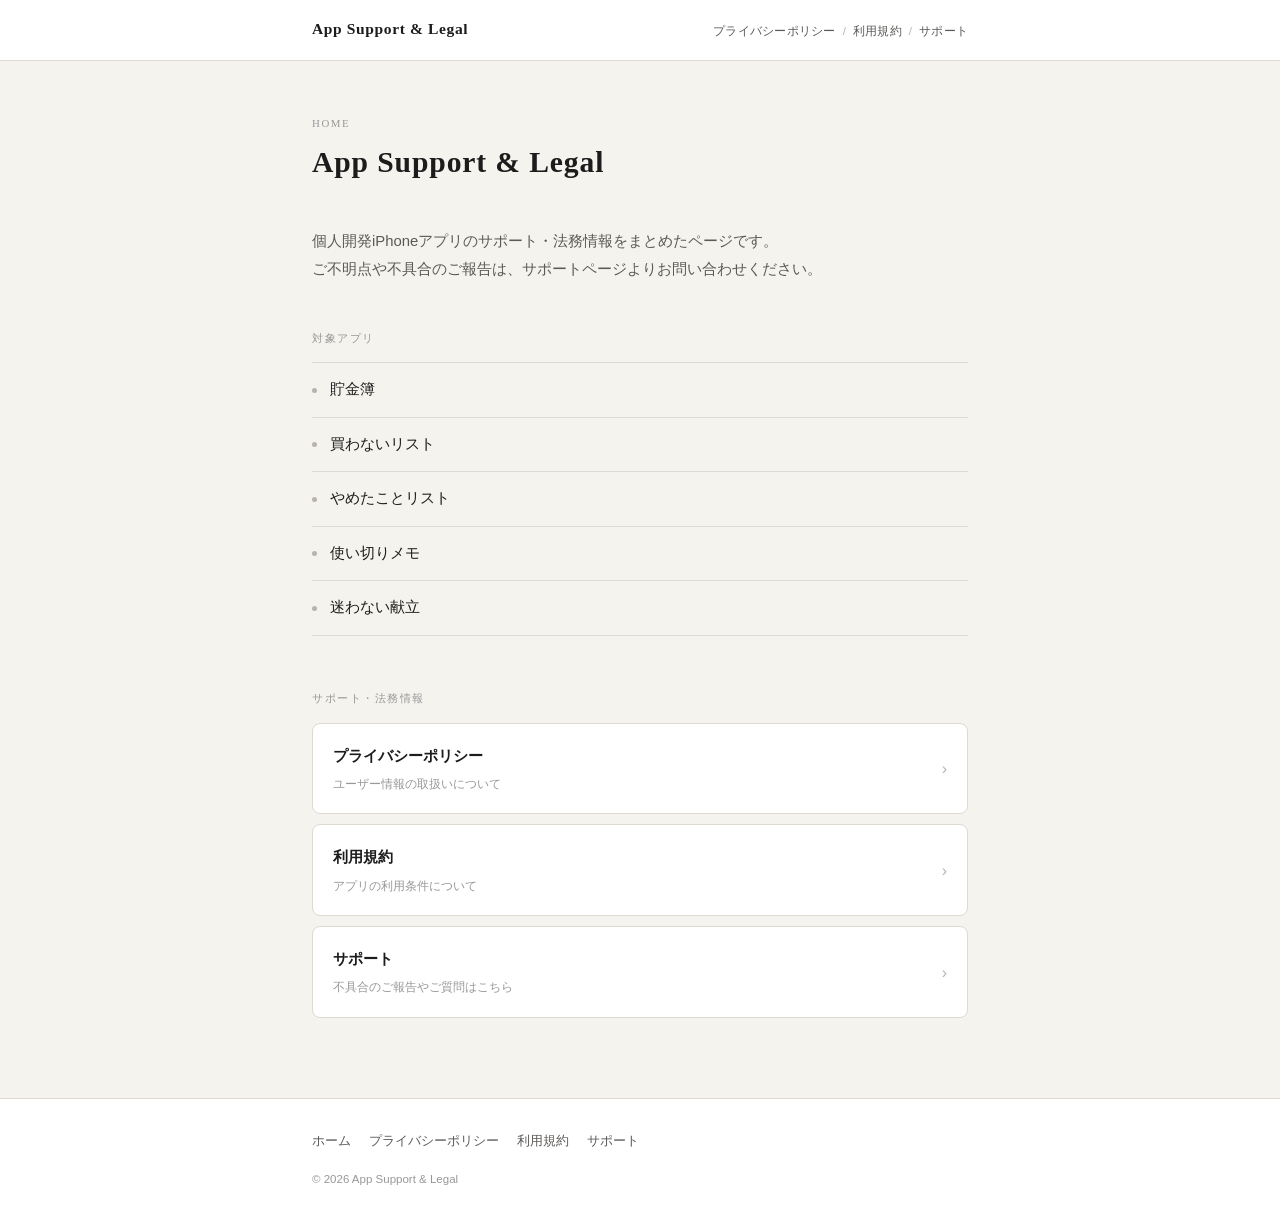
==== index.html @ a6246846 "Add files via upload" ====
<!DOCTYPE html>
<html lang="ja">
<head>
  <meta charset="UTF-8">
  <meta name="viewport" content="width=device-width, initial-scale=1.0">
  <meta name="description" content="個人開発iPhoneアプリのサポート・法務情報ページです。プライバシーポリシー、利用規約、お問い合わせ先をご確認いただけます。">
  <title>App Support &amp; Legal</title>
  <link rel="stylesheet" href="style.css">
</head>
<body>

  <header class="site-header">
    <div class="container header-inner">
      <a href="index.html" class="site-logo">App Support &amp; Legal</a>
      <nav aria-label="サイトナビゲーション">
        <ul class="header-nav-list">
          <li><a href="privacy.html">プライバシーポリシー</a></li>
          <li><a href="terms.html">利用規約</a></li>
          <li><a href="support.html">サポート</a></li>
        </ul>
      </nav>
    </div>
  </header>

  <main>
    <div class="container">

      <div class="page-heading">
        <p class="page-eyebrow">Home</p>
        <h1>App Support &amp; Legal</h1>
      </div>

      <p class="lead-text">
        個人開発iPhoneアプリのサポート・法務情報をまとめたページです。<br>
        ご不明点や不具合のご報告は、サポートページよりお問い合わせください。
      </p>

      <!-- 対象アプリ：アプリの追加・削除は <li> を編集してください -->
      <p class="section-label">対象アプリ</p>
      <ul class="app-list">
        <li><span class="dot" aria-hidden="true"></span>貯金簿</li>
        <li><span class="dot" aria-hidden="true"></span>買わないリスト</li>
        <li><span class="dot" aria-hidden="true"></span>やめたことリスト</li>
        <li><span class="dot" aria-hidden="true"></span>使い切りメモ</li>
        <li><span class="dot" aria-hidden="true"></span>迷わない献立</li>
      </ul>

      <p class="section-label">サポート・法務情報</p>
      <nav aria-label="ページ一覧">
        <div class="card-group">
          <a href="privacy.html" class="page-card">
            <div class="card-info">
              <span class="card-title">プライバシーポリシー</span>
              <span class="card-hint">ユーザー情報の取扱いについて</span>
            </div>
            <span class="arrow" aria-hidden="true">›</span>
          </a>
          <a href="terms.html" class="page-card">
            <div class="card-info">
              <span class="card-title">利用規約</span>
              <span class="card-hint">アプリの利用条件について</span>
            </div>
            <span class="arrow" aria-hidden="true">›</span>
          </a>
          <a href="support.html" class="page-card">
            <div class="card-info">
              <span class="card-title">サポート</span>
              <span class="card-hint">不具合のご報告やご質問はこちら</span>
            </div>
            <span class="arrow" aria-hidden="true">›</span>
          </a>
        </div>
      </nav>

    </div>
  </main>

  <footer class="site-footer">
    <div class="container">
      <nav aria-label="フッターナビゲーション">
        <ul class="footer-nav">
          <li><a href="index.html">ホーム</a></li>
          <li><a href="privacy.html">プライバシーポリシー</a></li>
          <li><a href="terms.html">利用規約</a></li>
          <li><a href="support.html">サポート</a></li>
        </ul>
      </nav>
      <p class="footer-copy">&copy; 2026 App Support &amp; Legal</p>
    </div>
  </footer>

</body>
</html>
---- style.css ----
/* =============================================
   App Support & Legal — style.css
   ============================================= */

*, *::before, *::after {
  box-sizing: border-box;
  margin: 0;
  padding: 0;
}

html {
  font-size: 16px;
  -webkit-text-size-adjust: 100%;
}

:root {
  --bg:         #f5f3ee;
  --surface:    #ffffff;
  --text:       #1c1c1c;
  --text-sub:   #5c5a58;
  --text-muted: #9a9799;
  --border:     #dedad2;
  --border-em:  #b8b4aa;
}

body {
  font-family: -apple-system, "Hiragino Kaku Gothic ProN", "Hiragino Sans",
               "Yu Gothic", "Meiryo", sans-serif;
  background-color: var(--bg);
  color: var(--text);
  line-height: 1.85;
  display: flex;
  flex-direction: column;
  min-height: 100vh;
}

/* ── Container ── */
.container {
  max-width: 700px;
  margin: 0 auto;
  padding: 0 22px;
  width: 100%;
}

/* ── Site Header ── */
.site-header {
  background: var(--surface);
  border-bottom: 1px solid var(--border);
  padding: 15px 0;
}

.header-inner {
  display: flex;
  align-items: center;
  justify-content: space-between;
  flex-wrap: wrap;
  gap: 10px;
}

.site-logo {
  font-family: "Hiragino Mincho ProN", "Yu Mincho", "HiraMinProN-W3", serif;
  font-size: 0.97rem;
  font-weight: 600;
  color: var(--text);
  text-decoration: none;
  letter-spacing: 0.04em;
}

.site-logo:hover { color: var(--text-sub); }

.header-nav-list {
  display: flex;
  list-style: none;
  align-items: center;
  flex-wrap: wrap;
  gap: 0;
}

.header-nav-list li + li::before {
  content: "/";
  color: var(--border-em);
  padding: 0 7px;
  font-size: 0.72rem;
}

.header-nav-list a {
  font-size: 0.76rem;
  color: var(--text-sub);
  text-decoration: none;
  letter-spacing: 0.02em;
}

.header-nav-list a:hover { color: var(--text); }

/* ── Main ── */
main {
  flex: 1;
  padding: 52px 0 80px;
}

/* ── Page Heading ── */
.page-heading {
  margin-bottom: 44px;
}

.page-eyebrow {
  font-size: 0.68rem;
  letter-spacing: 0.14em;
  text-transform: uppercase;
  color: var(--text-muted);
  margin-bottom: 10px;
  font-family: "Hiragino Mincho ProN", "Yu Mincho", serif;
}

h1 {
  font-family: "Hiragino Mincho ProN", "Yu Mincho", "HiraMinProN-W3", serif;
  font-size: clamp(1.45rem, 5vw, 1.85rem);
  font-weight: 600;
  color: var(--text);
  line-height: 1.35;
  letter-spacing: 0.03em;
}

.page-meta {
  font-size: 0.8rem;
  color: var(--text-muted);
  line-height: 1.7;
  margin-top: 16px;
  padding-top: 16px;
  border-top: 1px solid var(--border);
}

/* ── Intro Text (legal pages) ── */
.intro-text {
  font-size: 0.93rem;
  line-height: 1.9;
  color: var(--text-sub);
  padding: 18px 22px;
  background: var(--surface);
  border: 1px solid var(--border);
  border-left: 3px solid var(--border-em);
  border-radius: 0 4px 4px 0;
  margin-bottom: 48px;
}

/* ── Legal Sections ── */
.legal-section {
  margin-bottom: 44px;
}

h2 {
  font-family: "Hiragino Mincho ProN", "Yu Mincho", "HiraMinProN-W3", serif;
  font-size: 0.97rem;
  font-weight: 600;
  color: var(--text);
  margin-bottom: 16px;
  padding-bottom: 10px;
  border-bottom: 1px solid var(--border);
  letter-spacing: 0.02em;
  display: flex;
  align-items: baseline;
  gap: 11px;
}

.sec-n {
  font-size: 0.64rem;
  font-family: "Courier New", Courier, monospace;
  color: var(--text-muted);
  font-weight: 400;
  letter-spacing: 0.08em;
  flex-shrink: 0;
}

p {
  font-size: 0.93rem;
  line-height: 1.9;
  color: var(--text);
  margin-bottom: 14px;
}

p:last-child { margin-bottom: 0; }

/* ── Bullet List (legal body) ── */
.bullet-list {
  list-style: none;
  padding-left: 0;
  margin-bottom: 14px;
}

.bullet-list li {
  font-size: 0.93rem;
  line-height: 1.9;
  color: var(--text);
  padding-left: 1.1em;
  position: relative;
  margin-bottom: 2px;
}

.bullet-list li::before {
  content: "・";
  position: absolute;
  left: 0;
  color: var(--text-muted);
}

.bullet-list:last-child { margin-bottom: 0; }

/* ── Index: Section Label ── */
.section-label {
  font-size: 0.68rem;
  letter-spacing: 0.14em;
  text-transform: uppercase;
  color: var(--text-muted);
  margin-bottom: 14px;
  font-family: "Hiragino Mincho ProN", "Yu Mincho", serif;
}

.lead-text {
  font-size: 0.93rem;
  line-height: 1.9;
  color: var(--text-sub);
  margin-bottom: 44px;
}

/* ── Index: App List ── */
.app-list {
  list-style: none;
  padding: 0;
  margin-bottom: 52px;
}

.app-list li {
  display: flex;
  align-items: center;
  gap: 13px;
  padding: 13px 0;
  border-bottom: 1px solid var(--border);
  font-size: 0.93rem;
  color: var(--text);
}

.app-list li:first-child { border-top: 1px solid var(--border); }

.dot {
  width: 5px;
  height: 5px;
  border-radius: 50%;
  background: var(--border-em);
  flex-shrink: 0;
}

/* ── Index: Page Cards ── */
.card-group {
  display: flex;
  flex-direction: column;
  gap: 10px;
}

.page-card {
  display: flex;
  align-items: center;
  justify-content: space-between;
  background: var(--surface);
  border: 1px solid var(--border);
  border-radius: 8px;
  padding: 18px 20px;
  text-decoration: none;
  color: var(--text);
  transition: border-color 0.15s ease, background 0.15s ease;
  min-height: 44px;
}

.page-card:hover {
  border-color: var(--border-em);
  background: #faf8f3;
}

.card-info {
  display: flex;
  flex-direction: column;
  gap: 3px;
}

.card-title {
  font-size: 0.95rem;
  font-weight: 600;
  font-family: "Hiragino Mincho ProN", "Yu Mincho", serif;
  color: var(--text);
}

.card-hint {
  font-size: 0.77rem;
  color: var(--text-muted);
}

.arrow {
  color: var(--border-em);
  font-size: 1rem;
  flex-shrink: 0;
  margin-left: 8px;
}

/* ── Support Page ── */
.support-lead {
  font-size: 0.93rem;
  line-height: 1.9;
  color: var(--text-sub);
  margin-bottom: 28px;
}

.cta-wrap {
  margin: 24px 0 36px;
}

.btn-form {
  display: inline-flex;
  align-items: center;
  gap: 8px;
  background: var(--text);
  color: #fff;
  text-decoration: none;
  padding: 14px 28px;
  border-radius: 7px;
  font-size: 0.95rem;
  font-weight: 600;
  letter-spacing: 0.02em;
  min-height: 44px;
  transition: background 0.15s ease;
}

.btn-form:hover { background: #383838; }

.info-panel {
  background: var(--surface);
  border: 1px solid var(--border);
  border-radius: 8px;
  padding: 22px;
}

.info-panel h3 {
  font-size: 0.73rem;
  font-weight: 600;
  color: var(--text-sub);
  letter-spacing: 0.1em;
  text-transform: uppercase;
  font-family: "Hiragino Mincho ProN", "Yu Mincho", serif;
  margin-bottom: 14px;
}

.note-text {
  font-size: 0.84rem;
  color: var(--text-muted);
  line-height: 1.85;
  margin-top: 20px;
  padding-top: 20px;
  border-top: 1px solid var(--border);
}

/* ── Site Footer ── */
.site-footer {
  background: var(--surface);
  border-top: 1px solid var(--border);
  padding: 26px 0;
}

.footer-nav {
  display: flex;
  flex-wrap: wrap;
  gap: 6px 18px;
  list-style: none;
  margin-bottom: 14px;
}

.footer-nav a {
  font-size: 0.79rem;
  color: var(--text-sub);
  text-decoration: none;
}

.footer-nav a:hover { color: var(--text); }

.footer-copy {
  font-size: 0.72rem;
  color: var(--text-muted);
}

/* ── Links ── */
a {
  color: var(--text);
  text-underline-offset: 2px;
}

.content-link {
  color: var(--text-sub);
  text-decoration: underline;
}

.content-link:hover { color: var(--text); }

/* ── Responsive ── */
@media (max-width: 560px) {
  main { padding: 36px 0 60px; }
  .page-heading { margin-bottom: 32px; }
  .legal-section { margin-bottom: 32px; }
  .page-card { padding: 15px 16px; }
  .app-list li { padding: 12px 0; }
  .info-panel { padding: 18px; }
  .header-nav-list { display: none; }
}
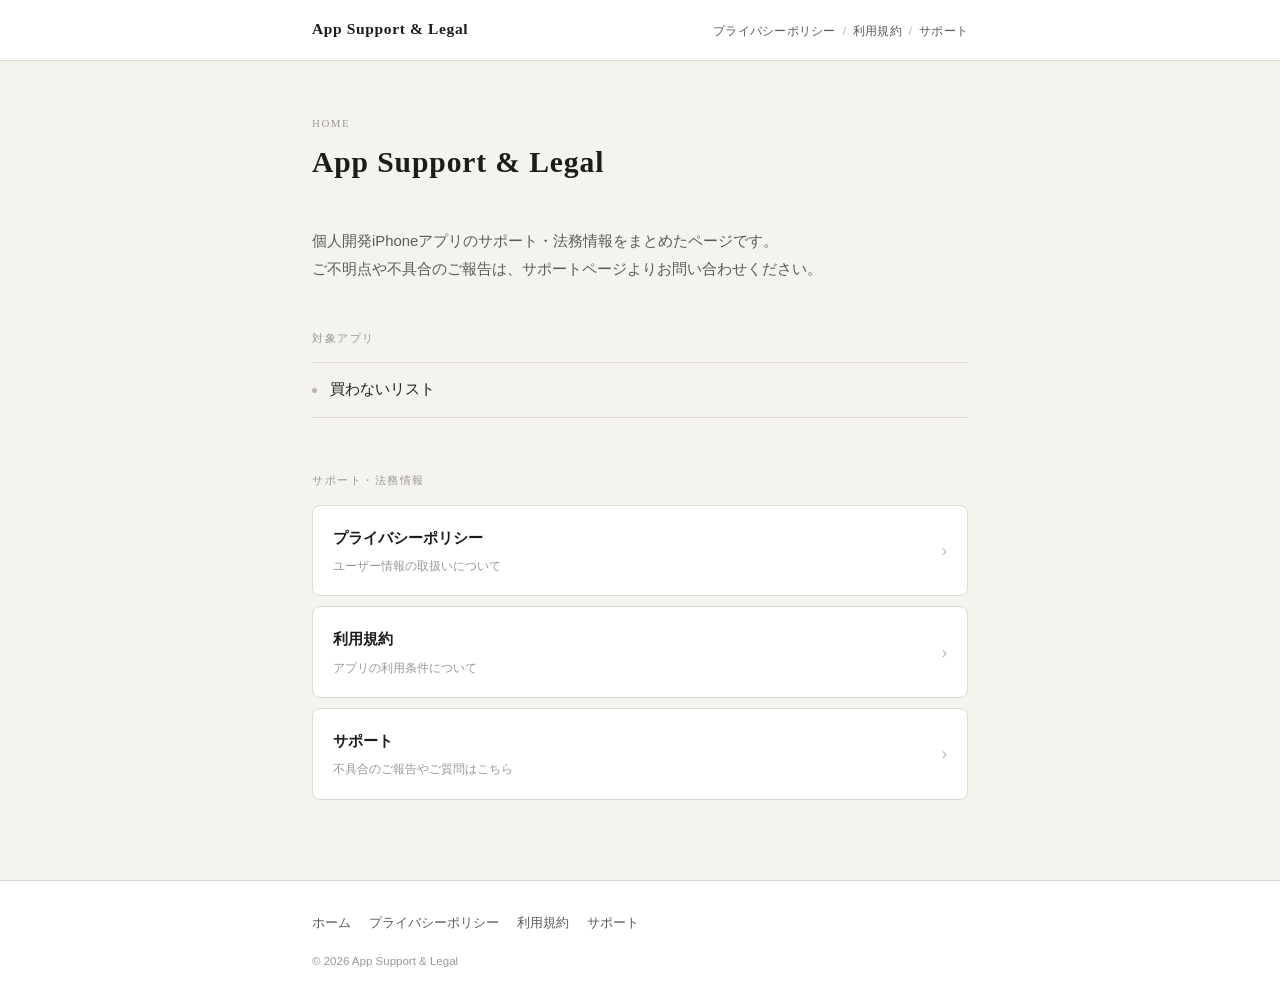
==== commit 5b44c5f1: "Remove items from target application list Removed list items from the target application section." ====
--- a/index.html
+++ b/index.html
@@ -38,11 +38,7 @@
       <!-- 対象アプリ：アプリの追加・削除は <li> を編集してください -->
       <p class="section-label">対象アプリ</p>
       <ul class="app-list">
-        <li><span class="dot" aria-hidden="true"></span>貯金簿</li>
         <li><span class="dot" aria-hidden="true"></span>買わないリスト</li>
-        <li><span class="dot" aria-hidden="true"></span>やめたことリスト</li>
-        <li><span class="dot" aria-hidden="true"></span>使い切りメモ</li>
-        <li><span class="dot" aria-hidden="true"></span>迷わない献立</li>
       </ul>
 
       <p class="section-label">サポート・法務情報</p>
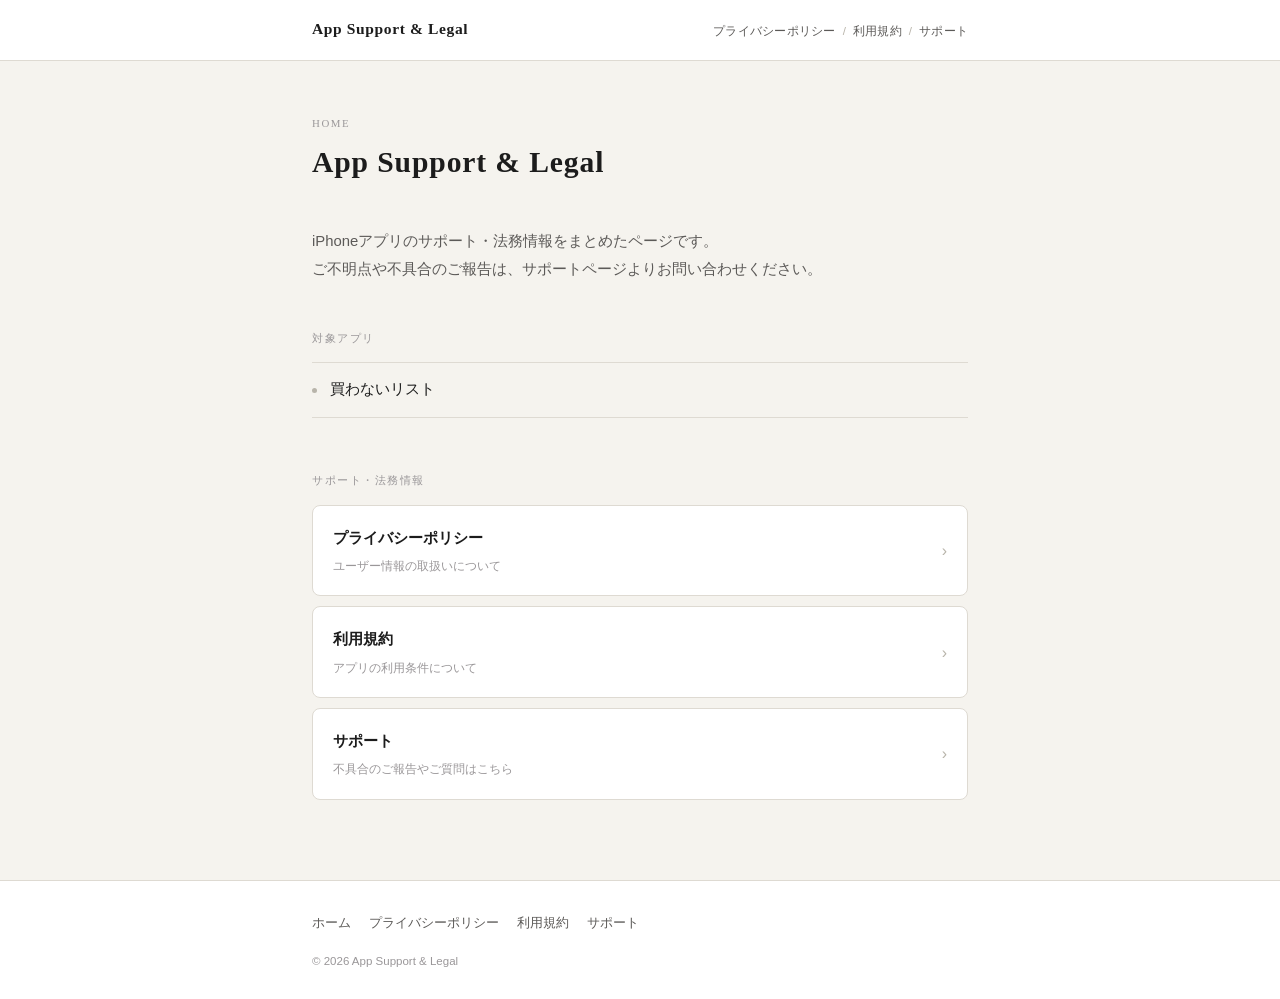
==== commit 659edca7: "Update index.html" ====
--- a/index.html
+++ b/index.html
@@ -31,7 +31,7 @@
       </div>
 
       <p class="lead-text">
-        個人開発iPhoneアプリのサポート・法務情報をまとめたページです。<br>
+        iPhoneアプリのサポート・法務情報をまとめたページです。<br>
         ご不明点や不具合のご報告は、サポートページよりお問い合わせください。
       </p>
 
